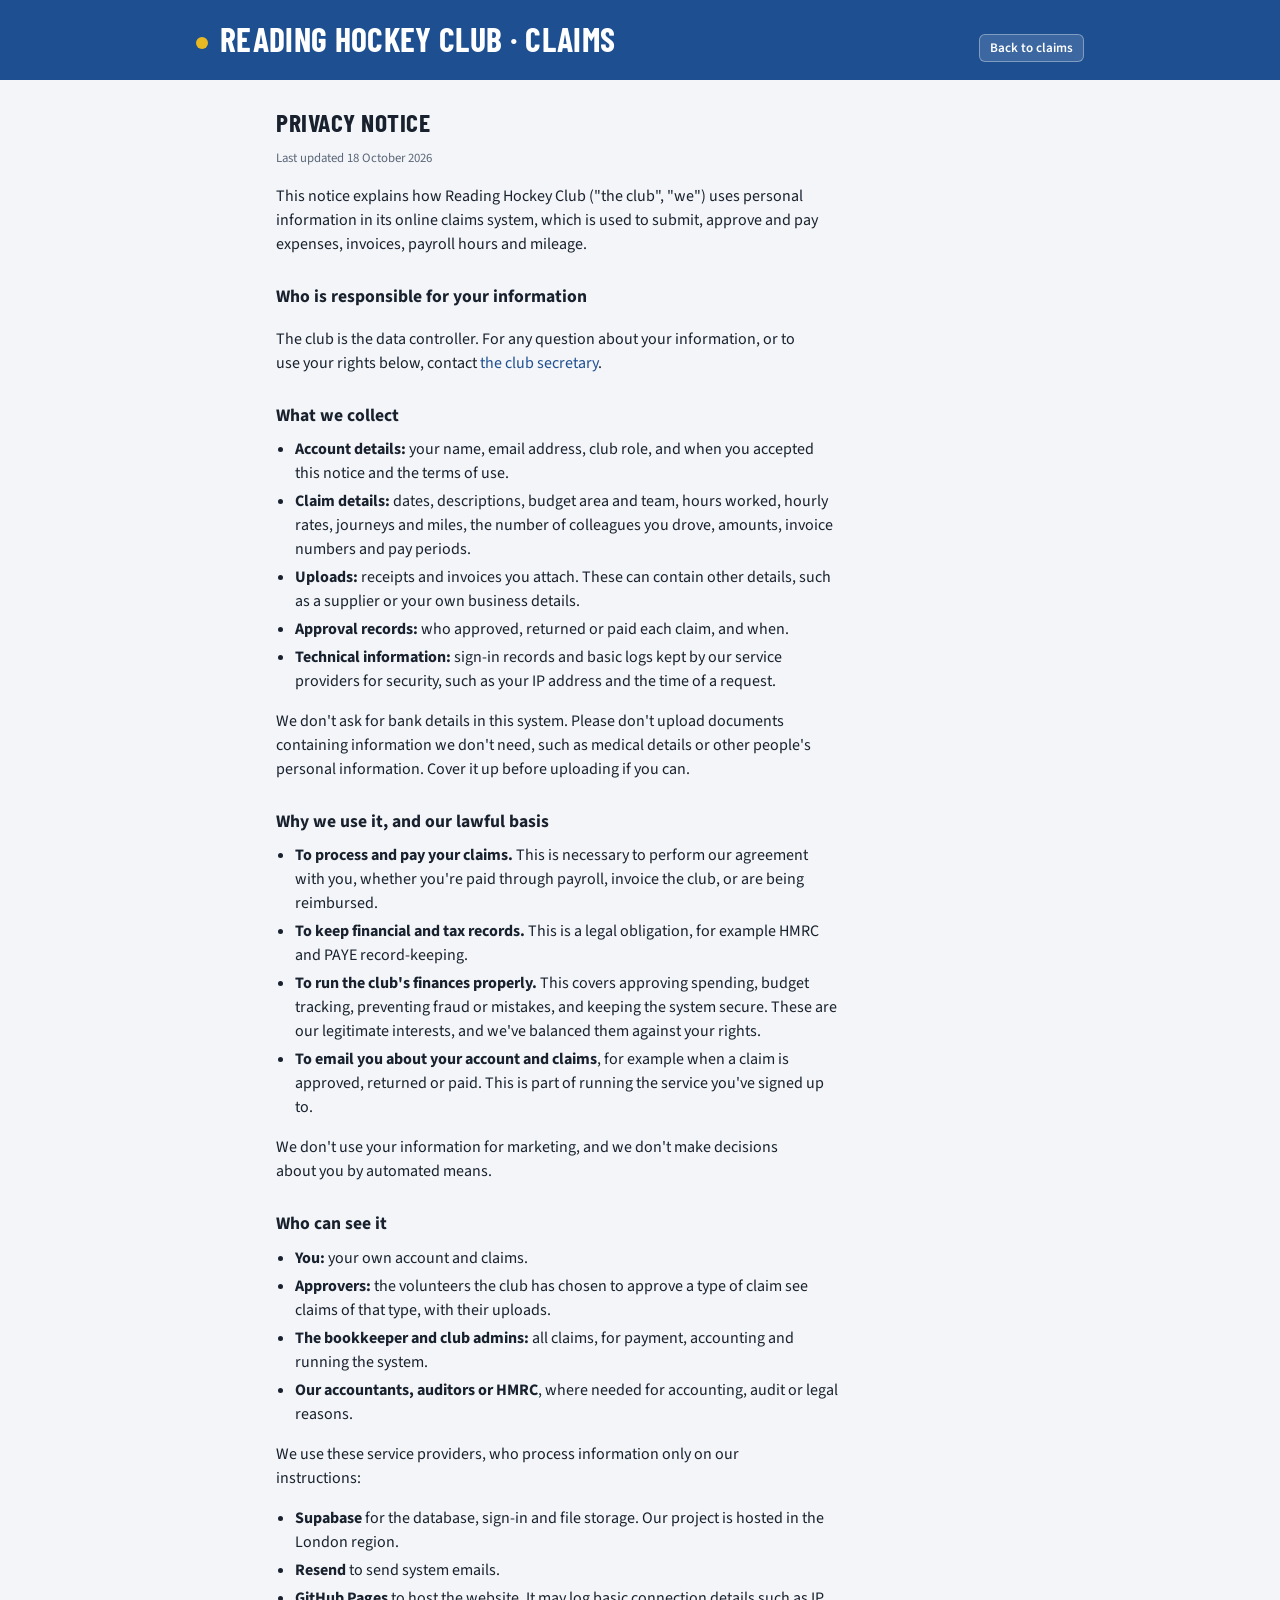
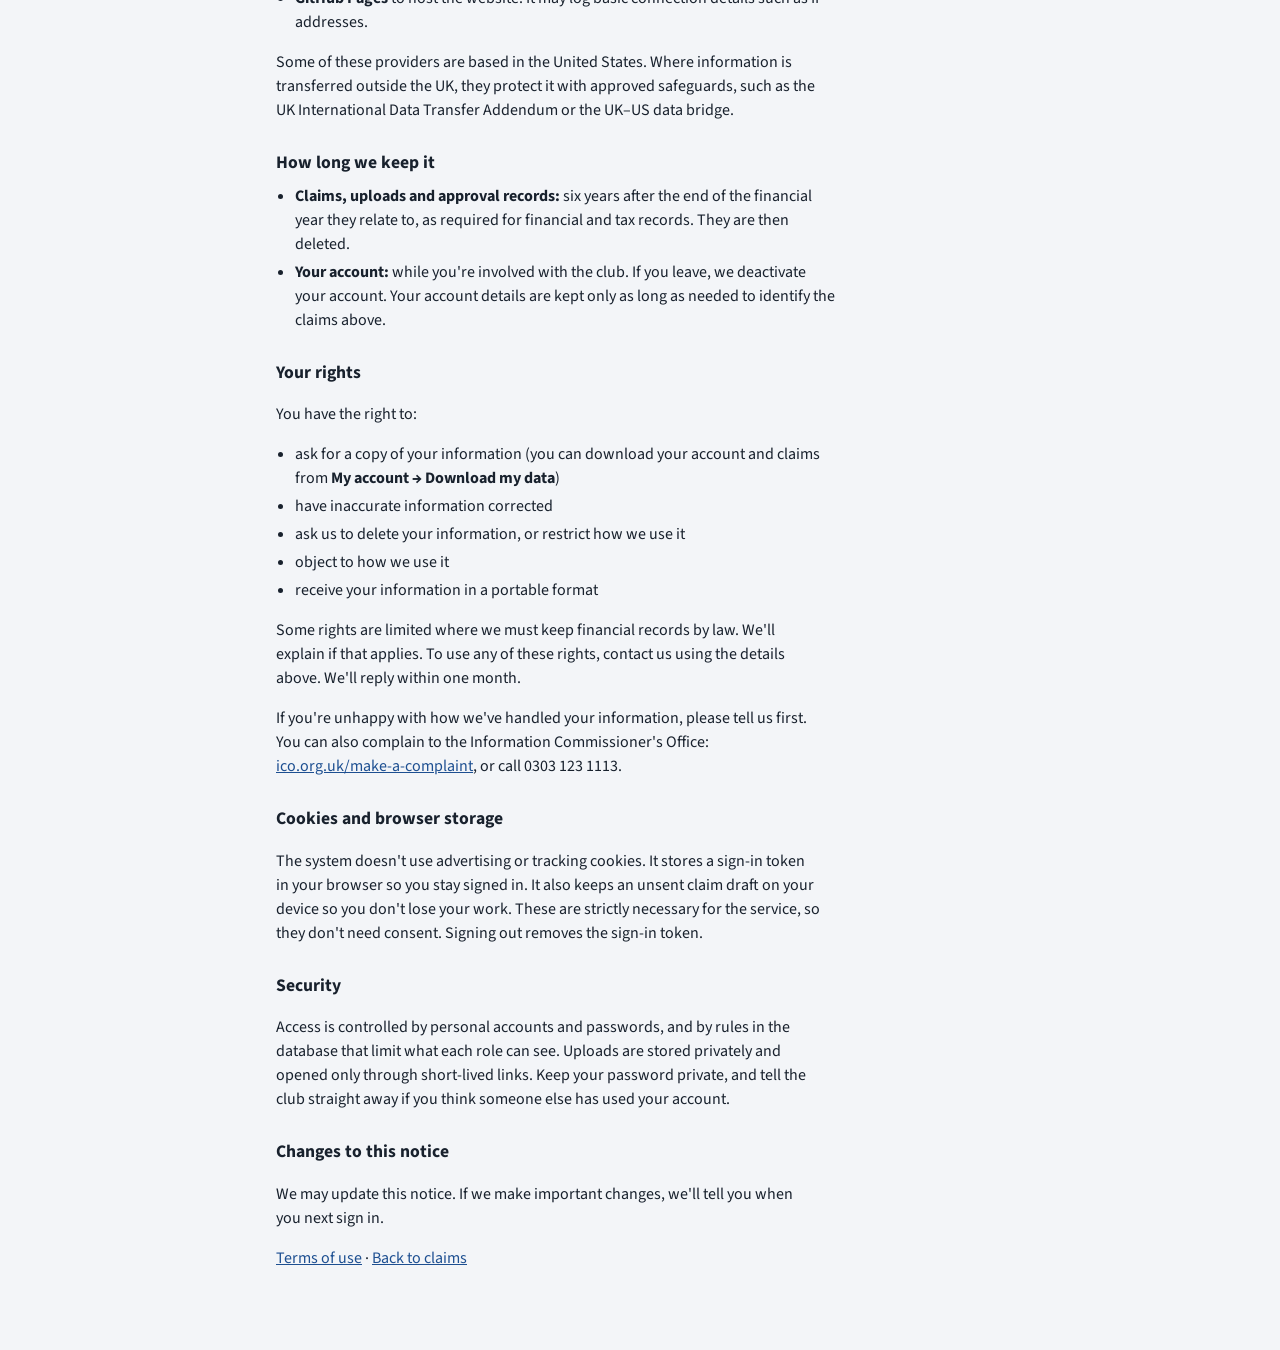
==== privacy.html @ a1b9535c "Add files via upload" ====
<!doctype html>
<html lang="en-GB">
<head>
<meta charset="utf-8">
<meta name="viewport" content="width=device-width,initial-scale=1,viewport-fit=cover">
<title>Privacy notice · RHC Claims</title>
<link rel="icon" href="data:image/svg+xml,%3Csvg xmlns='http://www.w3.org/2000/svg' viewBox='0 0 32 32'%3E%3Crect width='32' height='32' rx='7' fill='%231d4f91'/%3E%3Ccircle cx='16' cy='16' r='6' fill='%23e8b923'/%3E%3C/svg%3E">
<link rel="stylesheet" href="https://fonts.googleapis.com/css2?family=Barlow+Condensed:wght@600;700&family=Source+Sans+3:wght@400;600;700&display=swap">
<link rel="stylesheet" href="styles.css">
</head>
<body>
<header class="band"><div class="wrap" style="padding-block:22px 18px"><div class="brand"><span class="dot" aria-hidden="true"></span><h1><span data-cfg="clubName">Reading Hockey Club</span> · Claims</h1><a class="signout" href="./" style="margin-left:auto;text-decoration:none">Back to claims</a></div></div></header>
<main class="wrap legal">
<h2>Privacy notice</h2>
<p class="sub">Last updated <span data-cfg="policyDate">18 October 2026</span></p>

<p>This notice explains how <span data-cfg="clubName">Reading Hockey Club</span> ("the club", "we") uses personal information in its online claims system, which is used to submit, approve and pay expenses, invoices, payroll hours and mileage.</p>

<h3>Who is responsible for your information</h3>
<p>The club is the data controller. For any question about your information, or to use your rights below, contact <a data-cfg-mail="contactEmail" href="#"><span data-cfg="contactEmail">the club secretary</span></a><span data-cfg-prefix=", " data-cfg="clubAddress"></span>.</p>

<h3>What we collect</h3>
<ul>
<li><strong>Account details:</strong> your name, email address, club role, and when you accepted this notice and the terms of use.</li>
<li><strong>Claim details:</strong> dates, descriptions, budget area and team, hours worked, hourly rates, journeys and miles, the number of colleagues you drove, amounts, invoice numbers and pay periods.</li>
<li><strong>Uploads:</strong> receipts and invoices you attach. These can contain other details, such as a supplier or your own business details.</li>
<li><strong>Approval records:</strong> who approved, returned or paid each claim, and when.</li>
<li><strong>Technical information:</strong> sign-in records and basic logs kept by our service providers for security, such as your IP address and the time of a request.</li>
</ul>
<p>We don't ask for bank details in this system. Please don't upload documents containing information we don't need, such as medical details or other people's personal information. Cover it up before uploading if you can.</p>

<h3>Why we use it, and our lawful basis</h3>
<ul>
<li><strong>To process and pay your claims.</strong> This is necessary to perform our agreement with you, whether you're paid through payroll, invoice the club, or are being reimbursed.</li>
<li><strong>To keep financial and tax records.</strong> This is a legal obligation, for example HMRC and PAYE record-keeping.</li>
<li><strong>To run the club's finances properly.</strong> This covers approving spending, budget tracking, preventing fraud or mistakes, and keeping the system secure. These are our legitimate interests, and we've balanced them against your rights.</li>
<li><strong>To email you about your account and claims</strong>, for example when a claim is approved, returned or paid. This is part of running the service you've signed up to.</li>
</ul>
<p>We don't use your information for marketing, and we don't make decisions about you by automated means.</p>

<h3>Who can see it</h3>
<ul>
<li><strong>You:</strong> your own account and claims.</li>
<li><strong>Approvers:</strong> the volunteers the club has chosen to approve a type of claim see claims of that type, with their uploads.</li>
<li><strong>The bookkeeper and club admins:</strong> all claims, for payment, accounting and running the system.</li>
<li><strong>Our accountants, auditors or HMRC</strong>, where needed for accounting, audit or legal reasons.</li>
</ul>
<p>We use these service providers, who process information only on our instructions:</p>
<ul>
<li><strong>Supabase</strong> for the database, sign-in and file storage. Our project is hosted in the London region.</li>
<li><strong>Resend</strong> to send system emails.</li>
<li><strong>GitHub Pages</strong> to host the website. It may log basic connection details such as IP addresses.</li>
</ul>
<p>Some of these providers are based in the United States. Where information is transferred outside the UK, they protect it with approved safeguards, such as the UK International Data Transfer Addendum or the UK–US data bridge.</p>

<h3>How long we keep it</h3>
<ul>
<li><strong>Claims, uploads and approval records:</strong> six years after the end of the financial year they relate to, as required for financial and tax records. They are then deleted.</li>
<li><strong>Your account:</strong> while you're involved with the club. If you leave, we deactivate your account. Your account details are kept only as long as needed to identify the claims above.</li>
</ul>

<h3>Your rights</h3>
<p>You have the right to:</p>
<ul>
<li>ask for a copy of your information (you can download your account and claims from <strong>My account → Download my data</strong>)</li>
<li>have inaccurate information corrected</li>
<li>ask us to delete your information, or restrict how we use it</li>
<li>object to how we use it</li>
<li>receive your information in a portable format</li>
</ul>
<p>Some rights are limited where we must keep financial records by law. We'll explain if that applies. To use any of these rights, contact us using the details above. We'll reply within one month.</p>
<p>If you're unhappy with how we've handled your information, please tell us first. You can also complain to the Information Commissioner's Office: <a href="https://ico.org.uk/make-a-complaint/" target="_blank" rel="noopener">ico.org.uk/make-a-complaint</a>, or call 0303 123 1113.</p>

<h3>Cookies and browser storage</h3>
<p>The system doesn't use advertising or tracking cookies. It stores a sign-in token in your browser so you stay signed in. It also keeps an unsent claim draft on your device so you don't lose your work. These are strictly necessary for the service, so they don't need consent. Signing out removes the sign-in token.</p>

<h3>Security</h3>
<p>Access is controlled by personal accounts and passwords, and by rules in the database that limit what each role can see. Uploads are stored privately and opened only through short-lived links. Keep your password private, and tell the club straight away if you think someone else has used your account.</p>

<h3>Changes to this notice</h3>
<p>We may update this notice. If we make important changes, we'll tell you when you next sign in.</p>

<p><a href="terms.html">Terms of use</a> · <a href="./">Back to claims</a></p>
</main>
<script src="config.js"></script>
<script src="legal.js"></script>
</body>
</html>
---- styles.css ----
/* Layout: one working column (max 920px) under a turf-blue club band; tabs route between claimant, approver, bookkeeper and settings views. */
:root{
  --bg:#f3f5f8; --surface:#ffffff; --surface-2:#e9eef5; --line:#d3dbe6;
  --fg:#18212d; --muted:#5b6778;
  --turf:#1d4f91; --turf-ink:#ffffff; --turf-soft:#dbe6f5;
  --ball:#e8b923;
  --ok:#1f7a4a; --ok-soft:#dcf1e5; --warn:#9a5b00; --warn-soft:#fbeccd; --bad:#b3261e; --bad-soft:#f8dedb; --info-soft:#e3e9f2;
  --display:"Barlow Condensed","Arial Narrow",Arial,sans-serif;
  --body:"Source Sans 3","Segoe UI",system-ui,sans-serif;
  --r:8px;
}
@media (prefers-color-scheme: dark){:root:not([data-theme="light"]){
  --bg:#0f141b; --surface:#171e28; --surface-2:#1f2834; --line:#2d3846;
  --fg:#e6ebf2; --muted:#9aa6b6; --turf:#4f86d1; --turf-ink:#0b1220; --turf-soft:#1c2c44; --ball:#f0c64a;
  --ok:#5cc58b; --ok-soft:#173326; --warn:#e7ab4c; --warn-soft:#3a2a10; --bad:#f08a80; --bad-soft:#3d1a18; --info-soft:#1f2834; color-scheme:dark}}
:root[data-theme="dark"]{
  --bg:#0f141b; --surface:#171e28; --surface-2:#1f2834; --line:#2d3846;
  --fg:#e6ebf2; --muted:#9aa6b6; --turf:#4f86d1; --turf-ink:#0b1220; --turf-soft:#1c2c44; --ball:#f0c64a;
  --ok:#5cc58b; --ok-soft:#173326; --warn:#e7ab4c; --warn-soft:#3a2a10; --bad:#f08a80; --bad-soft:#3d1a18; --info-soft:#1f2834; color-scheme:dark}
*{box-sizing:border-box}
html{-webkit-text-size-adjust:100%}
body{margin:0}
[hidden]{display:none!important}
img{max-width:100%}
body{background:var(--bg);color:var(--fg);font-family:var(--body);font-size:16px;line-height:1.5}
.wrap{max-width:920px;margin:0 auto;padding-left:max(16px,env(safe-area-inset-left,0px));padding-right:max(16px,env(safe-area-inset-right,0px))}
header.band{background:var(--turf);color:var(--turf-ink)}
header.band .wrap{padding-block:22px 0;display:flex;flex-direction:column;gap:14px}
.brand{display:flex;align-items:baseline;gap:12px;flex-wrap:wrap}
.brand h1{font-family:var(--display);font-size:2.1rem;line-height:1;margin:0;letter-spacing:.01em;text-transform:uppercase;text-wrap:balance}
.brand .dot{width:12px;height:12px;border-radius:50%;background:var(--ball);display:inline-block;transform:translateY(-3px)}
.brand .who{margin-left:auto;font-size:.9rem;opacity:.9}
nav.tabs{display:flex;gap:2px;overflow-x:auto;scrollbar-width:none}
nav.tabs button{font:600 .95rem var(--body);background:transparent;color:var(--turf-ink);opacity:.8;border:0;padding:10px 14px;border-radius:var(--r) var(--r) 0 0;cursor:pointer;white-space:nowrap;display:flex;gap:6px;align-items:center}
nav.tabs button[aria-selected="true"]{background:var(--bg);color:var(--fg);opacity:1}
nav.tabs button:focus-visible{outline:2px solid var(--ball);outline-offset:-2px}
.count{font-size:.75rem;background:var(--ball);color:#1b1500;border-radius:10px;padding:0 7px;line-height:1.5}
main.wrap{padding-block:24px 64px;display:flex;flex-direction:column;gap:20px}
h2{font-family:var(--display);font-size:1.6rem;margin:0;text-transform:uppercase;letter-spacing:.02em;line-height:1.1}
h3{font-size:1.05rem;margin:0}
.lede{color:var(--muted);margin:4px 0 0;max-width:62ch}
.panel{background:var(--surface);border:1px solid var(--line);border-radius:var(--r);padding:20px;display:flex;flex-direction:column;gap:16px;min-width:0}
.notice{border-radius:var(--r);padding:12px 14px;background:var(--info-soft);font-size:.95rem}
.notice.warn{background:var(--warn-soft);color:var(--fg)}
.notice.bad{background:var(--bad-soft)}
.notice.ok{background:var(--ok-soft)}
label{font-weight:600;font-size:.9rem;display:flex;flex-direction:column;gap:5px}
label .hint{font-weight:400;color:var(--muted);font-size:.85rem}
input,select,textarea{font:inherit;color:var(--fg);background:var(--surface);border:1px solid var(--line);border-radius:6px;padding:8px 10px;min-width:0;width:100%}
textarea{min-height:70px;resize:vertical}
input:focus-visible,select:focus-visible,textarea:focus-visible,button:focus-visible,a:focus-visible{outline:2px solid var(--turf);outline-offset:1px}
input[type="checkbox"]{width:auto}
.grid{display:grid;grid-template-columns:repeat(auto-fit,minmax(220px,1fr));gap:14px}
.types{display:grid;grid-template-columns:repeat(auto-fit,minmax(190px,1fr));gap:10px}
.type{text-align:left;font:inherit;color:var(--fg);background:var(--surface);border:1.5px solid var(--line);border-radius:var(--r);padding:12px 14px;cursor:pointer;display:flex;flex-direction:column;gap:3px}
.type b{font-family:var(--display);font-size:1.2rem;letter-spacing:.02em;text-transform:uppercase}
.type span{color:var(--muted);font-size:.88rem;line-height:1.35}
.type[aria-pressed="true"]{border-color:var(--turf);background:var(--turf-soft)}
.btn{font:600 .95rem var(--body);border-radius:6px;padding:9px 16px;border:1px solid var(--line);background:var(--surface-2);color:var(--fg);cursor:pointer;white-space:nowrap}
.btn.primary{background:var(--turf);border-color:var(--turf);color:var(--turf-ink)}
.btn.good{background:var(--ok);border-color:var(--ok);color:var(--surface)}
.btn.danger{color:var(--bad);border-color:var(--bad);background:transparent}
.btn.small{padding:5px 10px;font-size:.85rem}
.btn:disabled{opacity:.5;cursor:not-allowed}
.row{display:flex;gap:10px;flex-wrap:wrap;align-items:center}
.row.end{justify-content:flex-end}
.tablebox{overflow-x:auto;border:1px solid var(--line);border-radius:var(--r)}
table{border-collapse:collapse;width:100%;font-variant-numeric:tabular-nums}
th,td{padding:8px 10px;text-align:left;border-bottom:1px solid var(--line);vertical-align:top}
th{font-size:.75rem;text-transform:uppercase;letter-spacing:.06em;color:var(--muted);background:var(--surface-2);white-space:nowrap}
tr:last-child td{border-bottom:0}
td.num,th.num{text-align:right}
.lines td{padding:6px}
.lines input,.lines select{padding:6px 8px;min-width:90px}
.lines input.w-s{min-width:70px}
.lines td.calc{padding-top:12px;white-space:nowrap}
.totals{display:flex;gap:24px;flex-wrap:wrap;justify-content:flex-end;font-variant-numeric:tabular-nums}
.totals div{display:flex;flex-direction:column;align-items:flex-end}
.totals small{color:var(--muted);font-size:.75rem;text-transform:uppercase;letter-spacing:.06em}
.totals strong{font-family:var(--display);font-size:1.7rem;line-height:1.1}
.pill{display:inline-flex;align-items:center;gap:6px;font-size:.78rem;font-weight:700;text-transform:uppercase;letter-spacing:.05em;padding:2px 9px;border-radius:999px;white-space:nowrap}
.pill.pending{background:var(--warn-soft);color:var(--warn)}
.pill.approved{background:var(--turf-soft);color:var(--turf)}
.pill.processed{background:var(--ok-soft);color:var(--ok)}
.pill.returned{background:var(--bad-soft);color:var(--bad)}
.pill.withdrawn{background:var(--surface-2);color:var(--muted)}
.claims{display:flex;flex-direction:column;gap:12px}
.claim{background:var(--surface);border:1px solid var(--line);border-radius:var(--r);padding:16px;display:flex;flex-direction:column;gap:12px;min-width:0}
.claim .head{display:flex;gap:10px 16px;flex-wrap:wrap;align-items:baseline}
.claim .ref{font-family:var(--display);font-size:1.25rem;letter-spacing:.03em}
.claim .amt{margin-left:auto;font-family:var(--display);font-size:1.4rem;font-variant-numeric:tabular-nums}
.meta{color:var(--muted);font-size:.9rem;display:flex;gap:4px 14px;flex-wrap:wrap}
.track{display:grid;grid-template-columns:repeat(4,minmax(0,1fr));gap:6px;list-style:none;padding:0;margin:0}
.track li{border-top:4px solid var(--line);padding-top:6px;font-size:.82rem;line-height:1.3;min-width:0;overflow-wrap:anywhere}
.track li b{display:block;font-size:.78rem;text-transform:uppercase;letter-spacing:.05em;color:var(--muted)}
.track li.done{border-color:var(--ok)}
.track li.done b{color:var(--ok)}
.track li.next{border-color:var(--ball)}
.roles{display:flex;gap:6px;flex-wrap:wrap;align-items:center}
.role{font-size:.72rem;font-weight:700;text-transform:uppercase;letter-spacing:.06em;padding:2px 8px;border-radius:999px;background:rgba(255,255,255,.18);color:var(--turf-ink)}
.steps{display:flex;gap:6px;align-items:center;font-size:.85rem;color:var(--muted);flex-wrap:wrap}
.steps i{width:22px;height:6px;border-radius:3px;background:var(--line);display:inline-block}
.steps i.on{background:var(--turf)}
.steps i.done{background:var(--ok)}
details summary{cursor:pointer;color:var(--turf);font-weight:600;font-size:.9rem}
details[open] summary{margin-bottom:10px}
.files{display:flex;gap:8px;flex-wrap:wrap}
.file{display:inline-flex;gap:6px;align-items:center;font-size:.88rem;background:var(--surface-2);border-radius:6px;padding:4px 10px;max-width:100%}
.file a{color:var(--turf);overflow:hidden;text-overflow:ellipsis;white-space:nowrap}
.file button{border:0;background:none;color:var(--muted);cursor:pointer;font-size:1rem;padding:0 2px}
.empty{color:var(--muted);text-align:center;padding:28px 12px;border:1.5px dashed var(--line);border-radius:var(--r)}
.copyable{font-family:ui-monospace,Menlo,Consolas,monospace;font-size:.88rem;background:var(--surface-2);padding:2px 6px;border-radius:4px;user-select:all;word-break:break-all}
.people{display:flex;flex-direction:column;gap:8px}
.people label{flex-direction:row;align-items:center;gap:10px;font-weight:400}
.sub{font-size:.8rem;color:var(--muted)}
.decide{display:flex;flex-direction:column;gap:10px;border-top:1px solid var(--line);padding-top:12px}
.toast{position:fixed;left:50%;transform:translateX(-50%);bottom:calc(20px + env(safe-area-inset-bottom,0px));background:var(--fg);color:var(--bg);padding:10px 18px;border-radius:999px;font-weight:600;z-index:20;max-width:calc(100% - 32px)}
.seg{display:flex;gap:6px;flex-wrap:wrap}
.seg button{font:600 .85rem var(--body);border:1px solid var(--line);background:var(--surface);color:var(--fg);border-radius:999px;padding:4px 12px;cursor:pointer}
.seg button[aria-pressed="true"]{background:var(--turf);border-color:var(--turf);color:var(--turf-ink)}
@media (max-width:560px){.brand .who{margin-left:0;width:100%}.claim .amt{margin-left:0;width:100%}}
@media (prefers-reduced-motion:reduce){*{transition:none!important;animation:none!important}}

/* auth screens */
.authwrap{max-width:440px;margin:0 auto;width:100%}
.authwrap form{display:flex;flex-direction:column;gap:14px}
.link{background:none;border:0;color:var(--turf);font:600 .92rem var(--body);cursor:pointer;padding:4px 0;text-decoration:underline;text-underline-offset:3px}
.signout{background:rgba(255,255,255,.14);border:1px solid rgba(255,255,255,.35);color:var(--turf-ink);font:600 .82rem var(--body);border-radius:6px;padding:4px 10px;cursor:pointer}
.personrow{display:grid;grid-template-columns:minmax(0,1.3fr) minmax(0,2fr) auto;gap:12px;align-items:start;padding:14px 0;border-bottom:1px solid var(--line)}
.personrow:last-child{border-bottom:0}
.personrow .checks{display:flex;flex-wrap:wrap;gap:6px 14px}
.personrow .checks label{flex-direction:row;align-items:center;gap:6px;font-weight:400;font-size:.9rem}
@media (max-width:640px){.personrow{grid-template-columns:1fr}}
/* privacy notice and terms pages */
main.legal{max-width:760px;padding-block:28px 64px;display:block}
.legal h2{margin-bottom:6px}
.legal h3{margin:28px 0 8px;font-size:1.1rem}
.legal p,.legal li{max-width:68ch}
.legal ul{padding-left:1.2em;margin:8px 0}
.legal li{margin:4px 0}
.legal a,.sitefoot a,.notice a,.sub a{color:var(--turf)}
.sitefoot{padding-block:0 32px;color:var(--muted);font-size:.88rem;display:flex;gap:16px;flex-wrap:wrap}
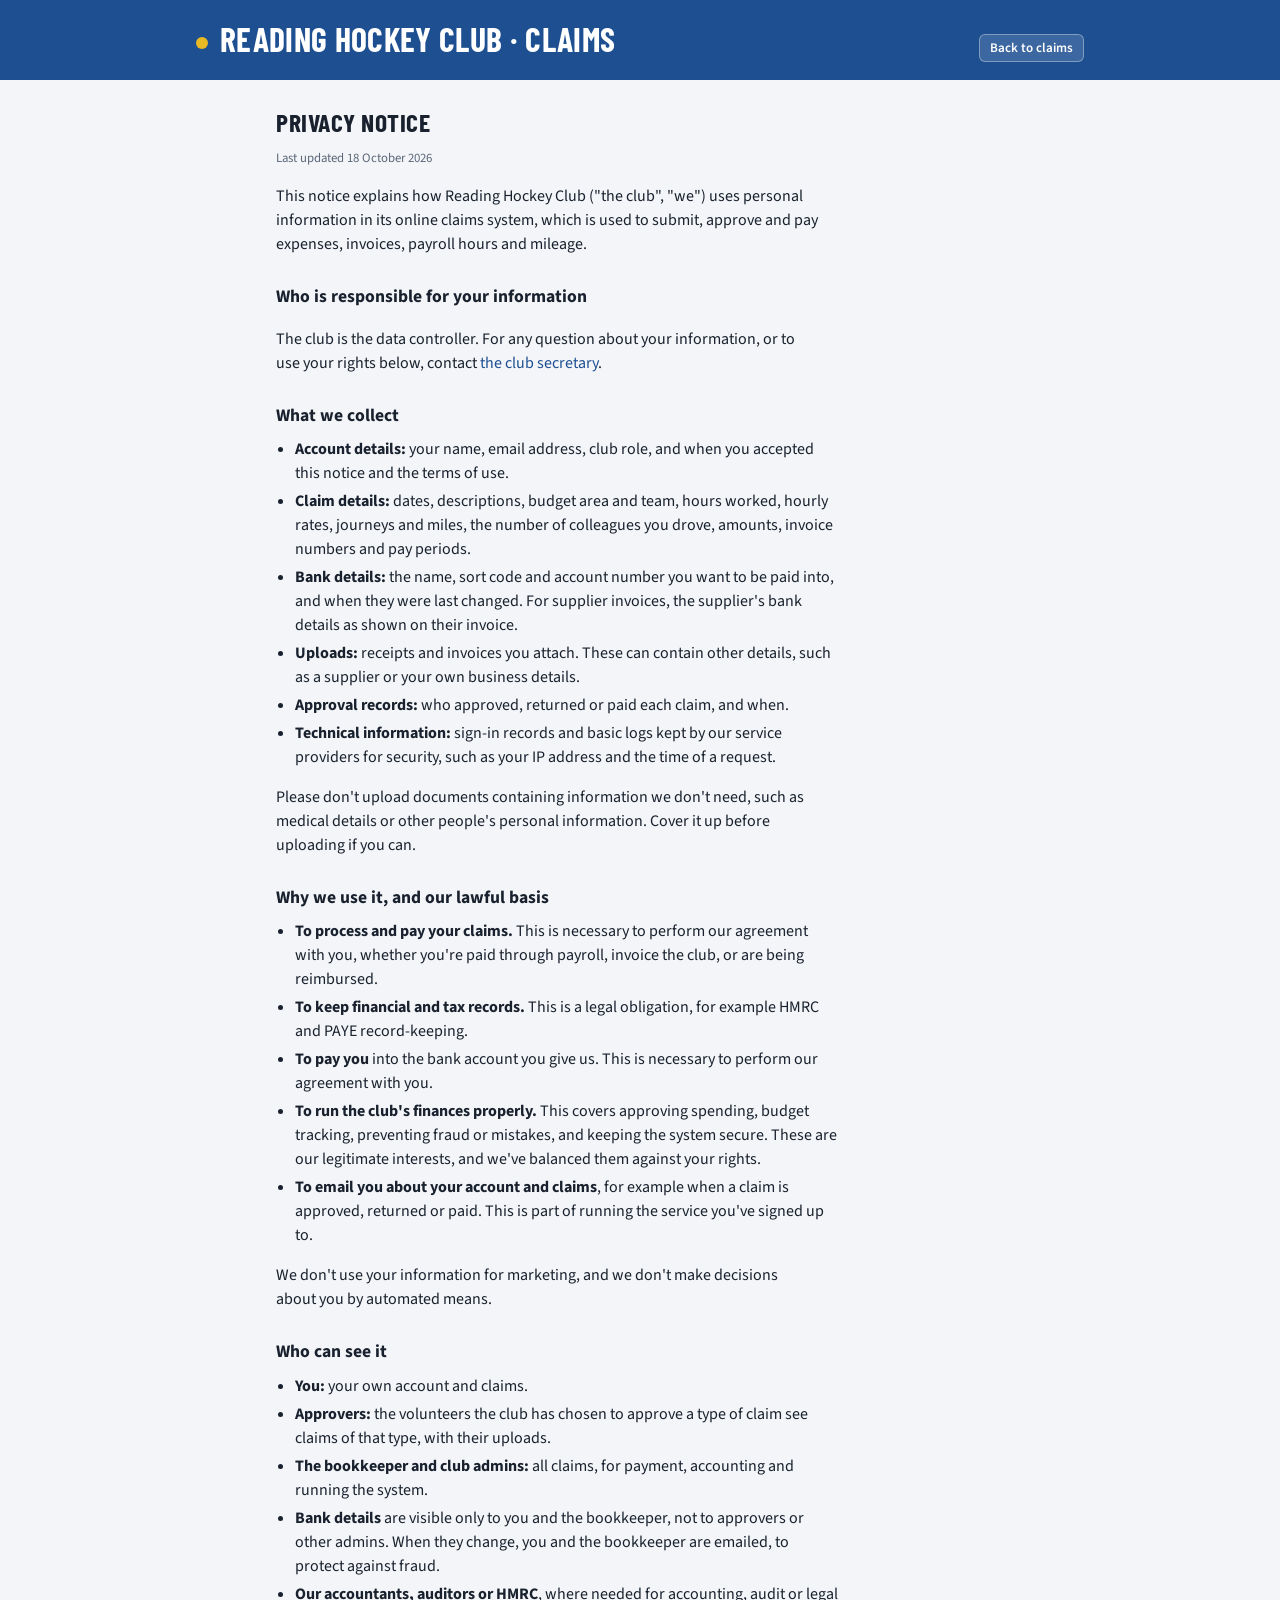
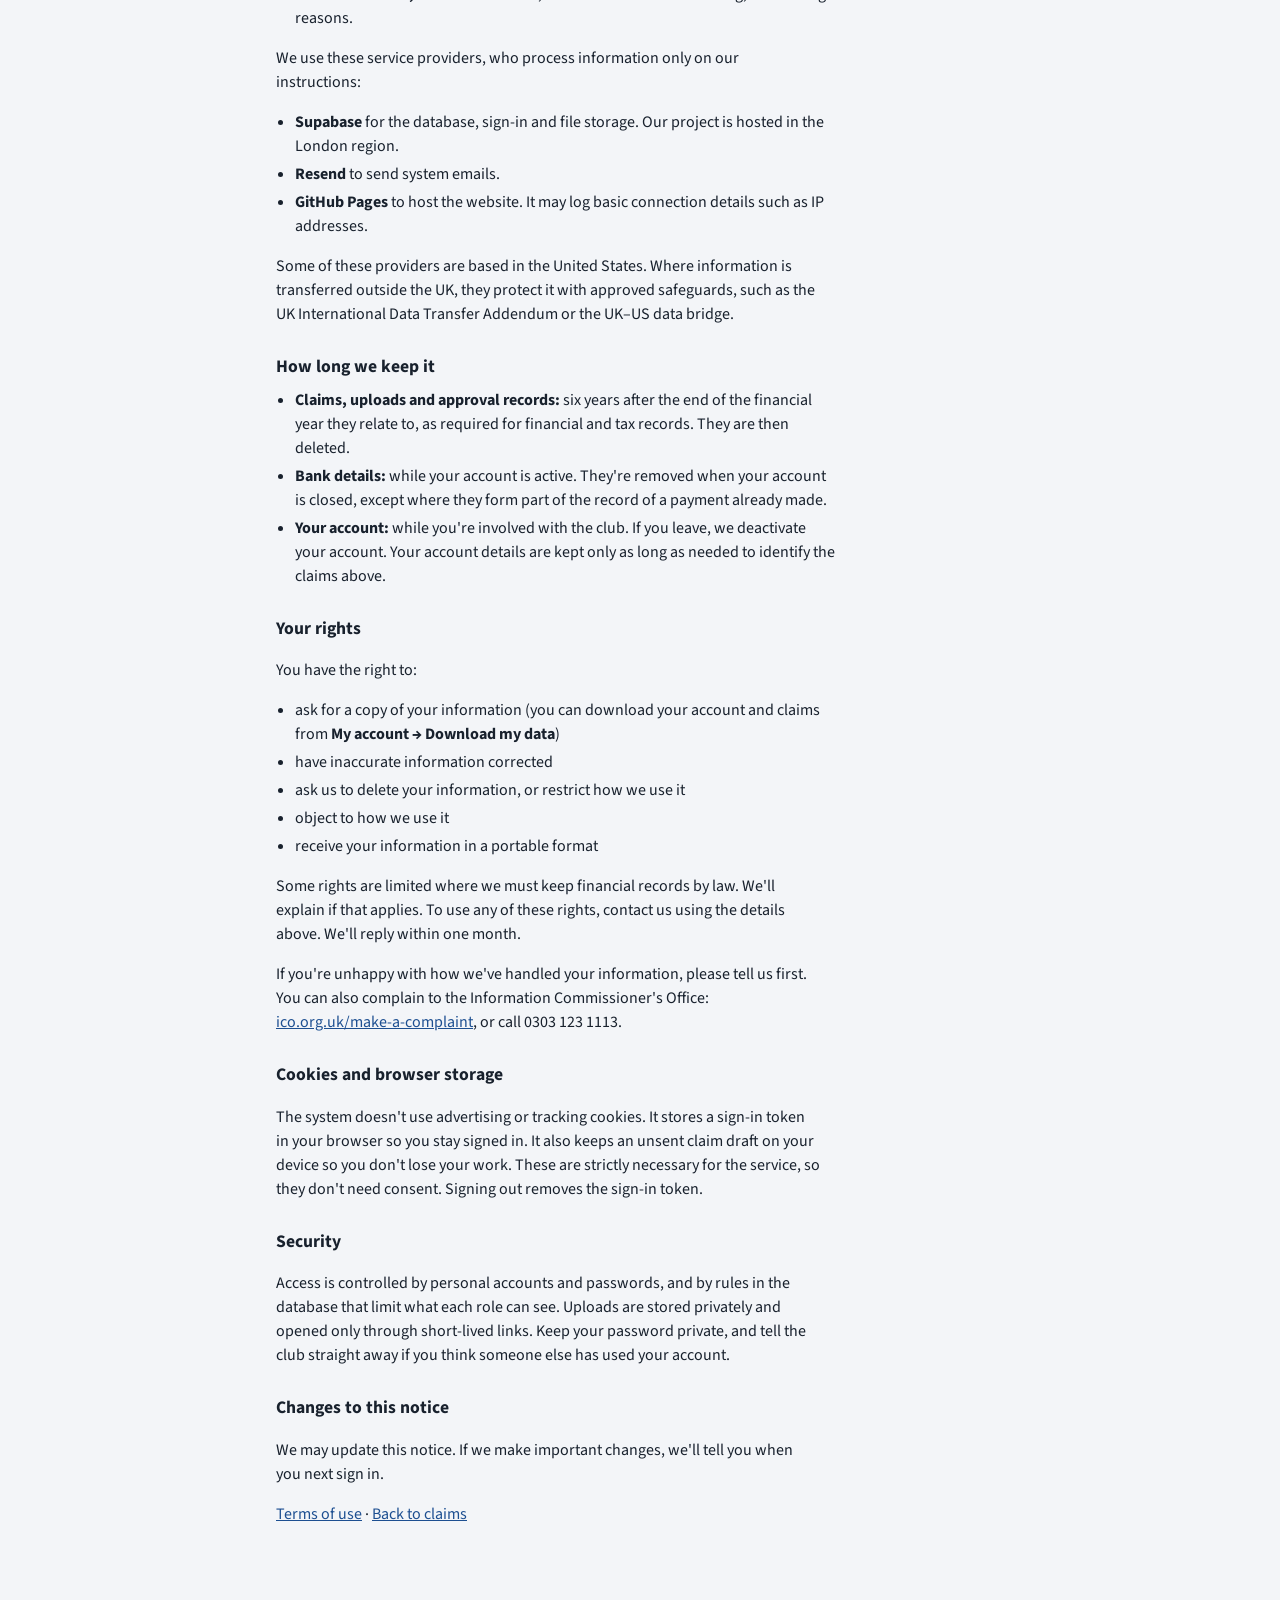
==== commit 89a54733: "Add files via upload" ====
--- a/privacy.html
+++ b/privacy.html
@@ -23,16 +23,18 @@
 <ul>
 <li><strong>Account details:</strong> your name, email address, club role, and when you accepted this notice and the terms of use.</li>
 <li><strong>Claim details:</strong> dates, descriptions, budget area and team, hours worked, hourly rates, journeys and miles, the number of colleagues you drove, amounts, invoice numbers and pay periods.</li>
+<li><strong>Bank details:</strong> the name, sort code and account number you want to be paid into, and when they were last changed. For supplier invoices, the supplier's bank details as shown on their invoice.</li>
 <li><strong>Uploads:</strong> receipts and invoices you attach. These can contain other details, such as a supplier or your own business details.</li>
 <li><strong>Approval records:</strong> who approved, returned or paid each claim, and when.</li>
 <li><strong>Technical information:</strong> sign-in records and basic logs kept by our service providers for security, such as your IP address and the time of a request.</li>
 </ul>
-<p>We don't ask for bank details in this system. Please don't upload documents containing information we don't need, such as medical details or other people's personal information. Cover it up before uploading if you can.</p>
+<p>Please don't upload documents containing information we don't need, such as medical details or other people's personal information. Cover it up before uploading if you can.</p>
 
 <h3>Why we use it, and our lawful basis</h3>
 <ul>
 <li><strong>To process and pay your claims.</strong> This is necessary to perform our agreement with you, whether you're paid through payroll, invoice the club, or are being reimbursed.</li>
 <li><strong>To keep financial and tax records.</strong> This is a legal obligation, for example HMRC and PAYE record-keeping.</li>
+<li><strong>To pay you</strong> into the bank account you give us. This is necessary to perform our agreement with you.</li>
 <li><strong>To run the club's finances properly.</strong> This covers approving spending, budget tracking, preventing fraud or mistakes, and keeping the system secure. These are our legitimate interests, and we've balanced them against your rights.</li>
 <li><strong>To email you about your account and claims</strong>, for example when a claim is approved, returned or paid. This is part of running the service you've signed up to.</li>
 </ul>
@@ -43,6 +45,7 @@
 <li><strong>You:</strong> your own account and claims.</li>
 <li><strong>Approvers:</strong> the volunteers the club has chosen to approve a type of claim see claims of that type, with their uploads.</li>
 <li><strong>The bookkeeper and club admins:</strong> all claims, for payment, accounting and running the system.</li>
+<li><strong>Bank details</strong> are visible only to you and the bookkeeper, not to approvers or other admins. When they change, you and the bookkeeper are emailed, to protect against fraud.</li>
 <li><strong>Our accountants, auditors or HMRC</strong>, where needed for accounting, audit or legal reasons.</li>
 </ul>
 <p>We use these service providers, who process information only on our instructions:</p>
@@ -56,6 +59,7 @@
 <h3>How long we keep it</h3>
 <ul>
 <li><strong>Claims, uploads and approval records:</strong> six years after the end of the financial year they relate to, as required for financial and tax records. They are then deleted.</li>
+<li><strong>Bank details:</strong> while your account is active. They're removed when your account is closed, except where they form part of the record of a payment already made.</li>
 <li><strong>Your account:</strong> while you're involved with the club. If you leave, we deactivate your account. Your account details are kept only as long as needed to identify the claims above.</li>
 </ul>
 
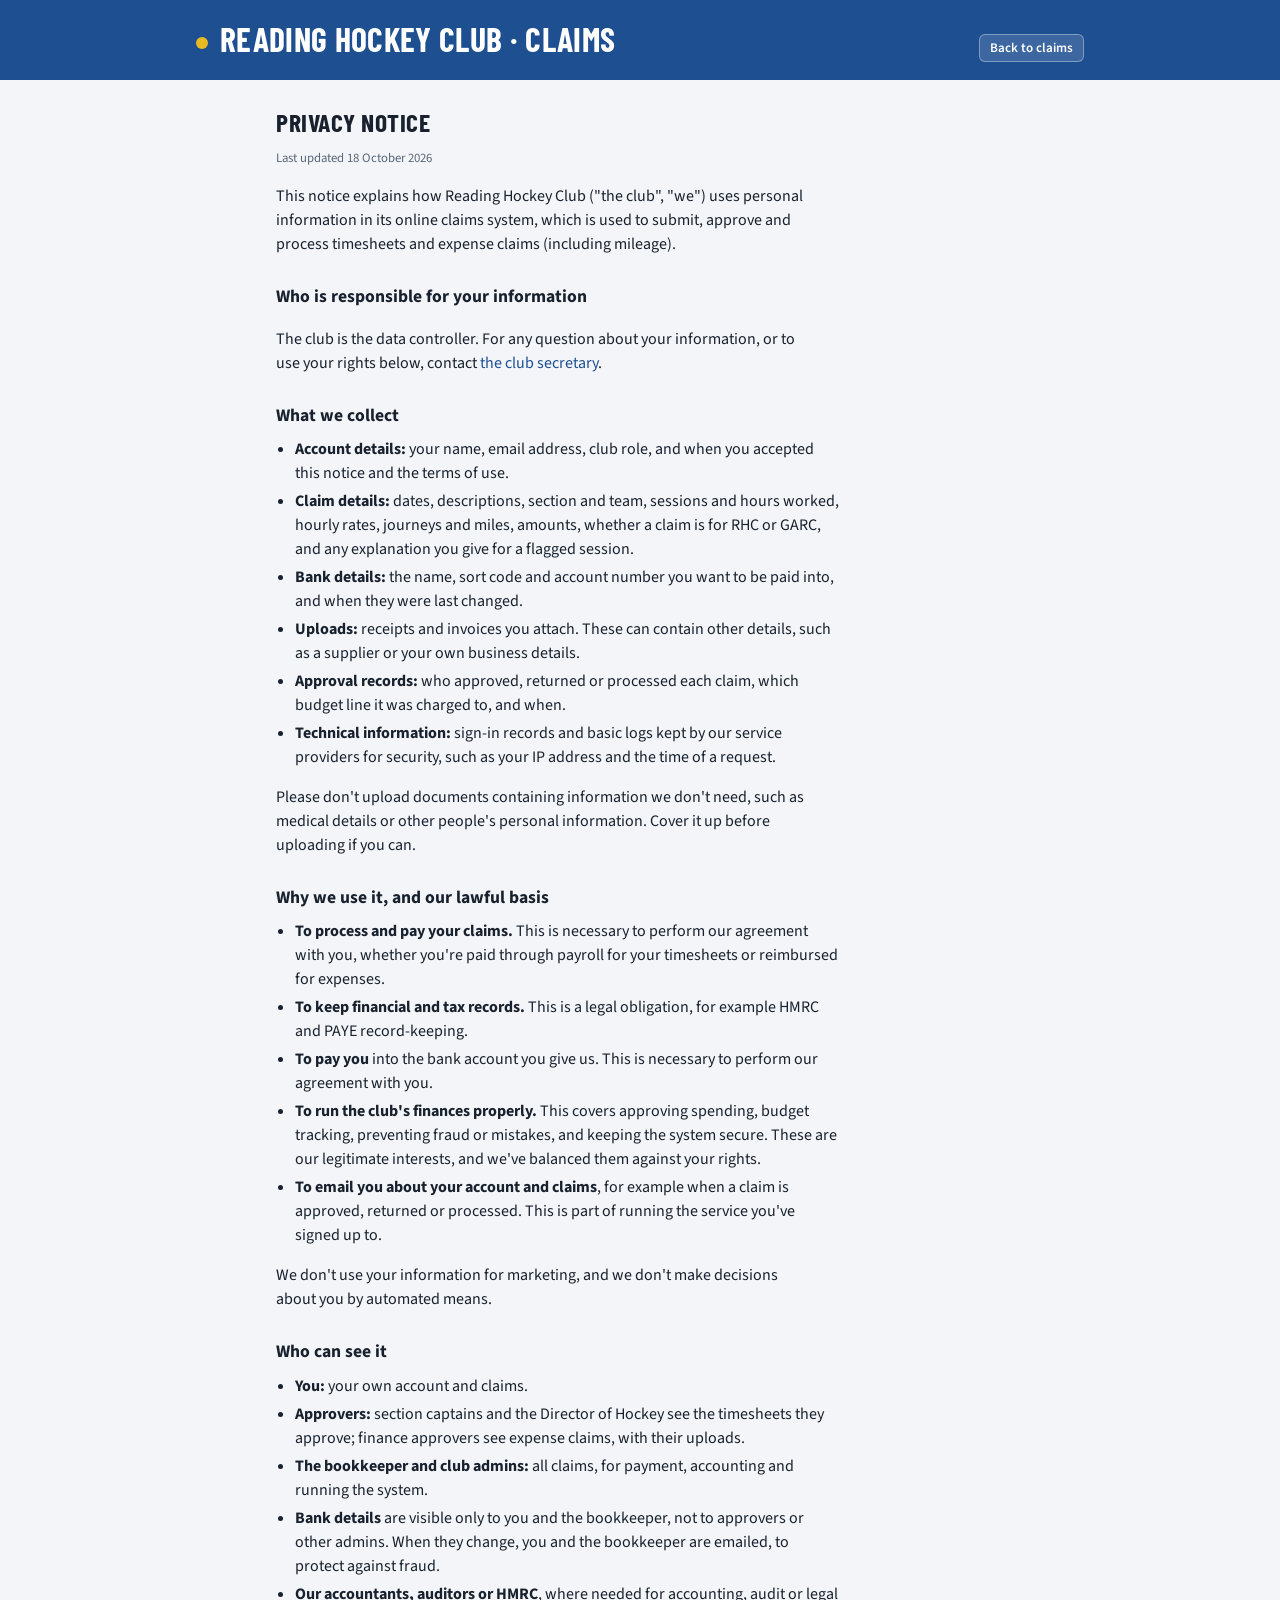
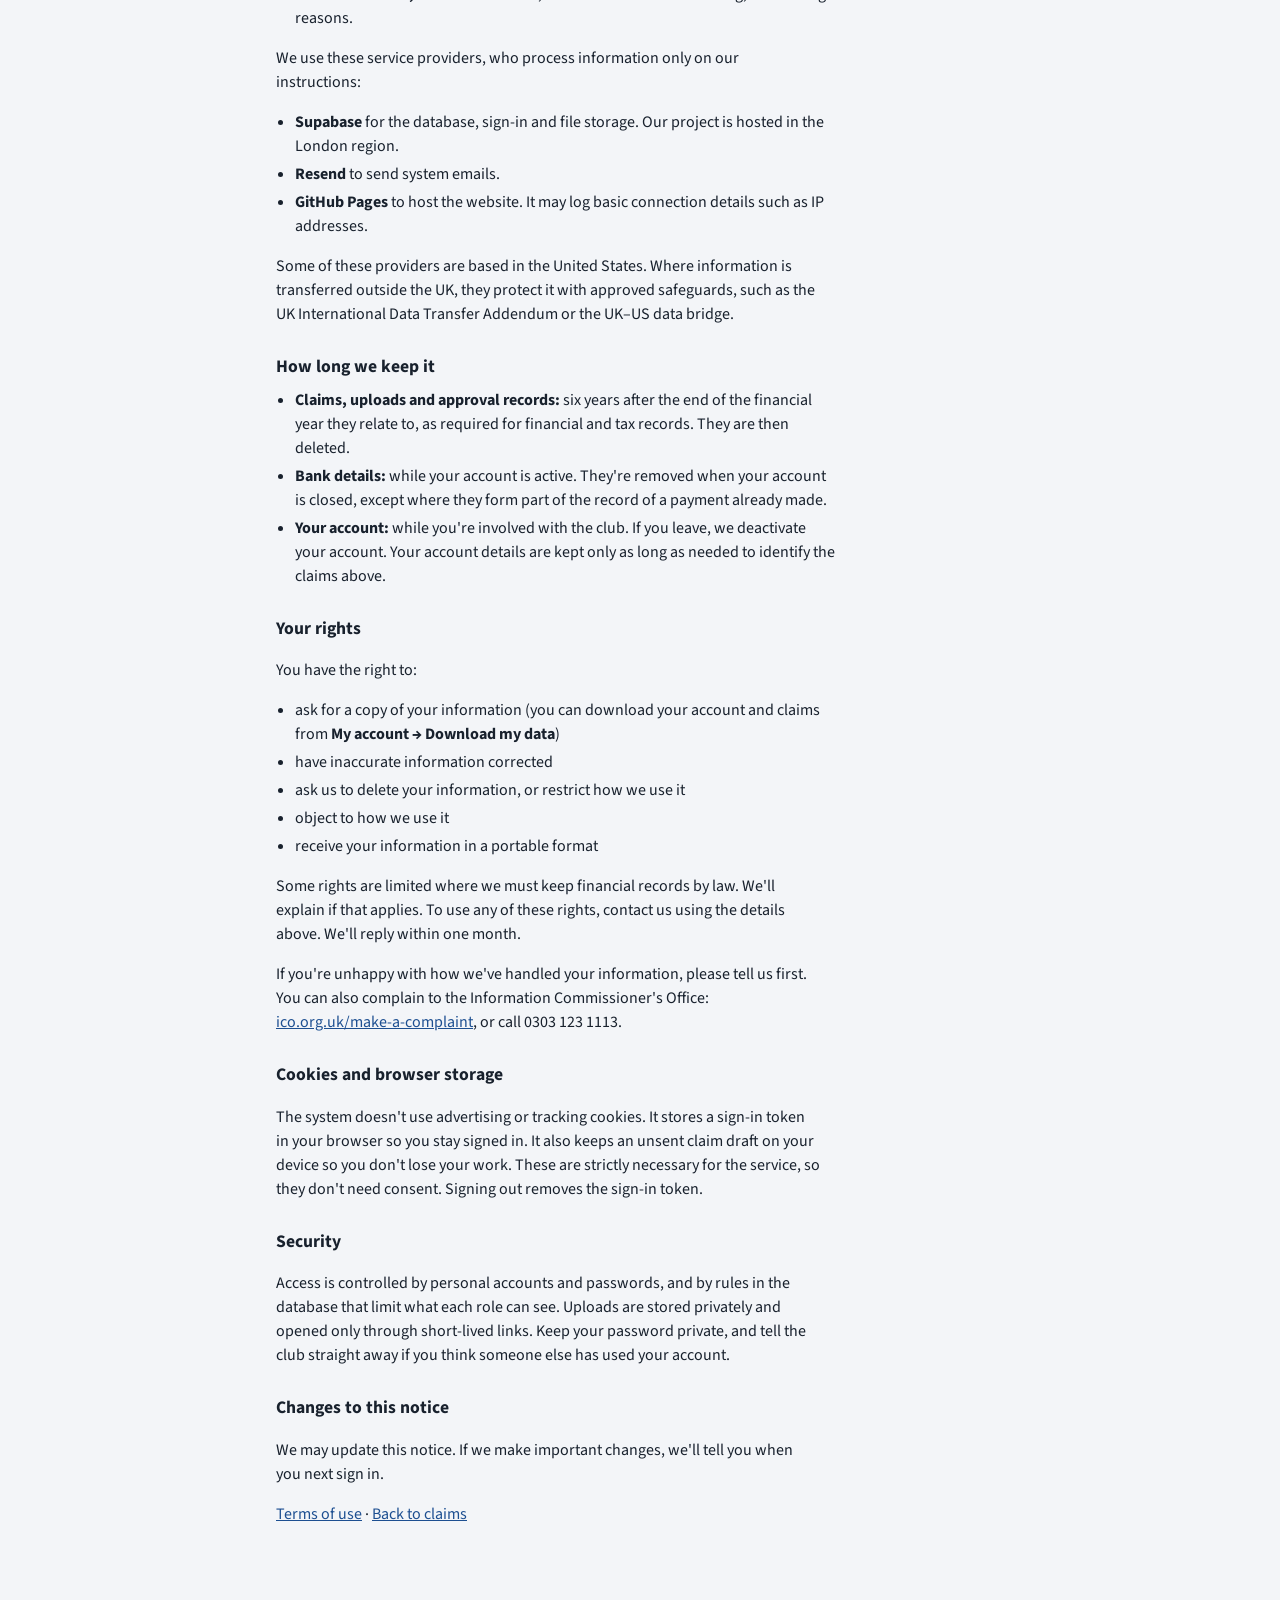
==== commit fe118de1: "Add files via upload" ====
--- a/privacy.html
+++ b/privacy.html
@@ -14,7 +14,7 @@
 <h2>Privacy notice</h2>
 <p class="sub">Last updated <span data-cfg="policyDate">18 October 2026</span></p>
 
-<p>This notice explains how <span data-cfg="clubName">Reading Hockey Club</span> ("the club", "we") uses personal information in its online claims system, which is used to submit, approve and pay expenses, invoices, payroll hours and mileage.</p>
+<p>This notice explains how <span data-cfg="clubName">Reading Hockey Club</span> ("the club", "we") uses personal information in its online claims system, which is used to submit, approve and process timesheets and expense claims (including mileage).</p>
 
 <h3>Who is responsible for your information</h3>
 <p>The club is the data controller. For any question about your information, or to use your rights below, contact <a data-cfg-mail="contactEmail" href="#"><span data-cfg="contactEmail">the club secretary</span></a><span data-cfg-prefix=", " data-cfg="clubAddress"></span>.</p>
@@ -22,28 +22,28 @@
 <h3>What we collect</h3>
 <ul>
 <li><strong>Account details:</strong> your name, email address, club role, and when you accepted this notice and the terms of use.</li>
-<li><strong>Claim details:</strong> dates, descriptions, budget area and team, hours worked, hourly rates, journeys and miles, the number of colleagues you drove, amounts, invoice numbers and pay periods.</li>
-<li><strong>Bank details:</strong> the name, sort code and account number you want to be paid into, and when they were last changed. For supplier invoices, the supplier's bank details as shown on their invoice.</li>
+<li><strong>Claim details:</strong> dates, descriptions, section and team, sessions and hours worked, hourly rates, journeys and miles, amounts, whether a claim is for RHC or GARC, and any explanation you give for a flagged session.</li>
+<li><strong>Bank details:</strong> the name, sort code and account number you want to be paid into, and when they were last changed.</li>
 <li><strong>Uploads:</strong> receipts and invoices you attach. These can contain other details, such as a supplier or your own business details.</li>
-<li><strong>Approval records:</strong> who approved, returned or paid each claim, and when.</li>
+<li><strong>Approval records:</strong> who approved, returned or processed each claim, which budget line it was charged to, and when.</li>
 <li><strong>Technical information:</strong> sign-in records and basic logs kept by our service providers for security, such as your IP address and the time of a request.</li>
 </ul>
 <p>Please don't upload documents containing information we don't need, such as medical details or other people's personal information. Cover it up before uploading if you can.</p>
 
 <h3>Why we use it, and our lawful basis</h3>
 <ul>
-<li><strong>To process and pay your claims.</strong> This is necessary to perform our agreement with you, whether you're paid through payroll, invoice the club, or are being reimbursed.</li>
+<li><strong>To process and pay your claims.</strong> This is necessary to perform our agreement with you, whether you're paid through payroll for your timesheets or reimbursed for expenses.</li>
 <li><strong>To keep financial and tax records.</strong> This is a legal obligation, for example HMRC and PAYE record-keeping.</li>
 <li><strong>To pay you</strong> into the bank account you give us. This is necessary to perform our agreement with you.</li>
 <li><strong>To run the club's finances properly.</strong> This covers approving spending, budget tracking, preventing fraud or mistakes, and keeping the system secure. These are our legitimate interests, and we've balanced them against your rights.</li>
-<li><strong>To email you about your account and claims</strong>, for example when a claim is approved, returned or paid. This is part of running the service you've signed up to.</li>
+<li><strong>To email you about your account and claims</strong>, for example when a claim is approved, returned or processed. This is part of running the service you've signed up to.</li>
 </ul>
 <p>We don't use your information for marketing, and we don't make decisions about you by automated means.</p>
 
 <h3>Who can see it</h3>
 <ul>
 <li><strong>You:</strong> your own account and claims.</li>
-<li><strong>Approvers:</strong> the volunteers the club has chosen to approve a type of claim see claims of that type, with their uploads.</li>
+<li><strong>Approvers:</strong> section captains and the Director of Hockey see the timesheets they approve; finance approvers see expense claims, with their uploads.</li>
 <li><strong>The bookkeeper and club admins:</strong> all claims, for payment, accounting and running the system.</li>
 <li><strong>Bank details</strong> are visible only to you and the bookkeeper, not to approvers or other admins. When they change, you and the bookkeeper are emailed, to protect against fraud.</li>
 <li><strong>Our accountants, auditors or HMRC</strong>, where needed for accounting, audit or legal reasons.</li>
--- a/styles.css
+++ b/styles.css
@@ -140,3 +140,72 @@
 .legal li{margin:4px 0}
 .legal a,.sitefoot a,.notice a,.sub a{color:var(--turf)}
 .sitefoot{padding-block:0 32px;color:var(--muted);font-size:.88rem;display:flex;gap:16px;flex-wrap:wrap}
+/* payroll / invoice mixed lines */
+.lines.mixed td{vertical-align:top}
+.lines.mixed td.cap{padding-top:28px}
+.lines.mixed td.capnum{padding-top:36px}
+.lineflds{display:flex;flex-wrap:wrap;gap:6px;align-items:center;min-width:300px}
+.lineflds{align-items:flex-end}
+.lineflds .fld{flex:1 1 130px;min-width:0;display:flex;flex-direction:column;gap:3px;font-size:.72rem;font-weight:600;letter-spacing:.04em;text-transform:uppercase;color:var(--muted)}
+.lineflds .fld input{width:100%;min-width:0;font-size:1rem;font-weight:400;letter-spacing:0;text-transform:none;color:var(--fg)}
+.lineflds .fld.w-s{flex:0 1 120px}
+.lineflds .fld.w-xs{flex:0 1 90px}
+.lineflds .chk{padding-bottom:10px}
+.lineflds .rate-tag{padding-bottom:10px}
+.lineflds .chk{flex-direction:row;align-items:center;gap:6px;font-weight:400;font-size:.9rem;white-space:nowrap}
+.lineflds .chk input{flex:none;min-width:0;width:auto}
+.rate-tag{white-space:nowrap}
+.lines.mixed select{min-width:150px}
+.lineflds .fld select{width:100%;min-width:0;font-size:1rem;font-weight:400;letter-spacing:0;text-transform:none;color:var(--fg)}
+/* timesheet headings */
+.lineflds .fld.wide{flex:2 1 150px}
+.lines.mixed select{min-width:215px;max-width:250px}
+details.actrates{flex-basis:100%}
+details.actrates summary{font-size:.9rem}
+.actgrid{display:grid;grid-template-columns:repeat(auto-fill,minmax(190px,1fr));gap:8px 12px}
+.actgrid label{font-size:.82rem;font-weight:600;gap:3px}
+.actgrid input{padding:5px 8px}
+.personrow .checks .actgrid label{flex-direction:column;align-items:stretch;font-size:.8rem;gap:3px}
+.personrow .checks .actgrid input{width:100%}
+/* bookkeeper filters */
+.bkfilters{gap:10px}
+.bkgrid{display:grid;grid-template-columns:repeat(auto-fit,minmax(170px,1fr));gap:10px 12px}
+.bkgrid label{font-size:.82rem}
+/* section captains */
+.capgrid{display:grid;grid-template-columns:repeat(auto-fill,minmax(180px,1fr));gap:4px 12px;margin-top:6px}
+.personrow .checks .capgrid label{font-size:.88rem}
+.personrow .checks label.fin{flex-basis:100%}
+.payby{flex-basis:100%;display:flex;flex-wrap:wrap;gap:6px 16px;align-items:center;font-size:.9rem}
+.payby > span{font-weight:600}
+.personrow .checks .payby label{font-weight:400}
+.personrow .checks .payby label{flex-direction:row;align-items:center;gap:6px;white-space:nowrap}
+.payby input[type="radio"]{width:auto;min-width:0;margin:0}
+/* budget allocation at 2nd approval */
+.alloc{display:flex;flex-direction:column;gap:10px;border-top:1px solid var(--line);padding-top:12px}
+.alloc table select{min-width:9em;width:100%}
+.alloc td:nth-child(4) select{min-width:14em}
+.alloc .allrow td{background:var(--surface-2)}
+#blEditor input[type=checkbox]{width:auto;margin-top:12px}
+/* version 2: timesheets and expenses */
+.types.two{grid-template-columns:repeat(auto-fit,minmax(240px,1fr))}
+.track.three{grid-template-columns:repeat(3,minmax(0,1fr))}
+.lines.ts select{min-width:170px;max-width:210px}
+.lines.ts input[type="date"]{min-width:130px}
+.lines.ts td input[data-k="session"]{min-width:140px}
+.lines.ts input.w-s{min-width:64px;width:72px}
+table.payroll{font-size:.9rem}
+table.payroll th{white-space:normal;vertical-align:bottom}
+table.payroll td{white-space:nowrap}
+table.payroll td:last-child{white-space:normal;min-width:150px}
+table.payroll tr.muted td{color:var(--muted)}
+table.payroll td.paycell{background:var(--ok-soft);font-weight:700}
+table.payroll tr.tot td{border-top:2px solid var(--line)}
+.monthgrid{display:grid;grid-template-columns:repeat(auto-fit,minmax(250px,1fr));gap:10px}
+.monthcard{border:1px solid var(--line);border-radius:var(--r);padding:12px;display:flex;flex-direction:column;gap:6px;background:var(--surface)}
+.monthcard .pill{font-size:.68rem;padding:1px 6px}
+table.payroll .tsrefs{white-space:normal;font-size:.75rem}
+.flagconfirm{display:flex;flex-direction:column;gap:10px;border-left:4px solid var(--warn);padding-left:12px}
+.lines.ts tr.flagged td{background:var(--warn-soft)}
+.lines.miles input{min-width:70px}
+.lines.miles input[type="date"]{min-width:130px}
+.lines.miles input.w-s{width:70px}
